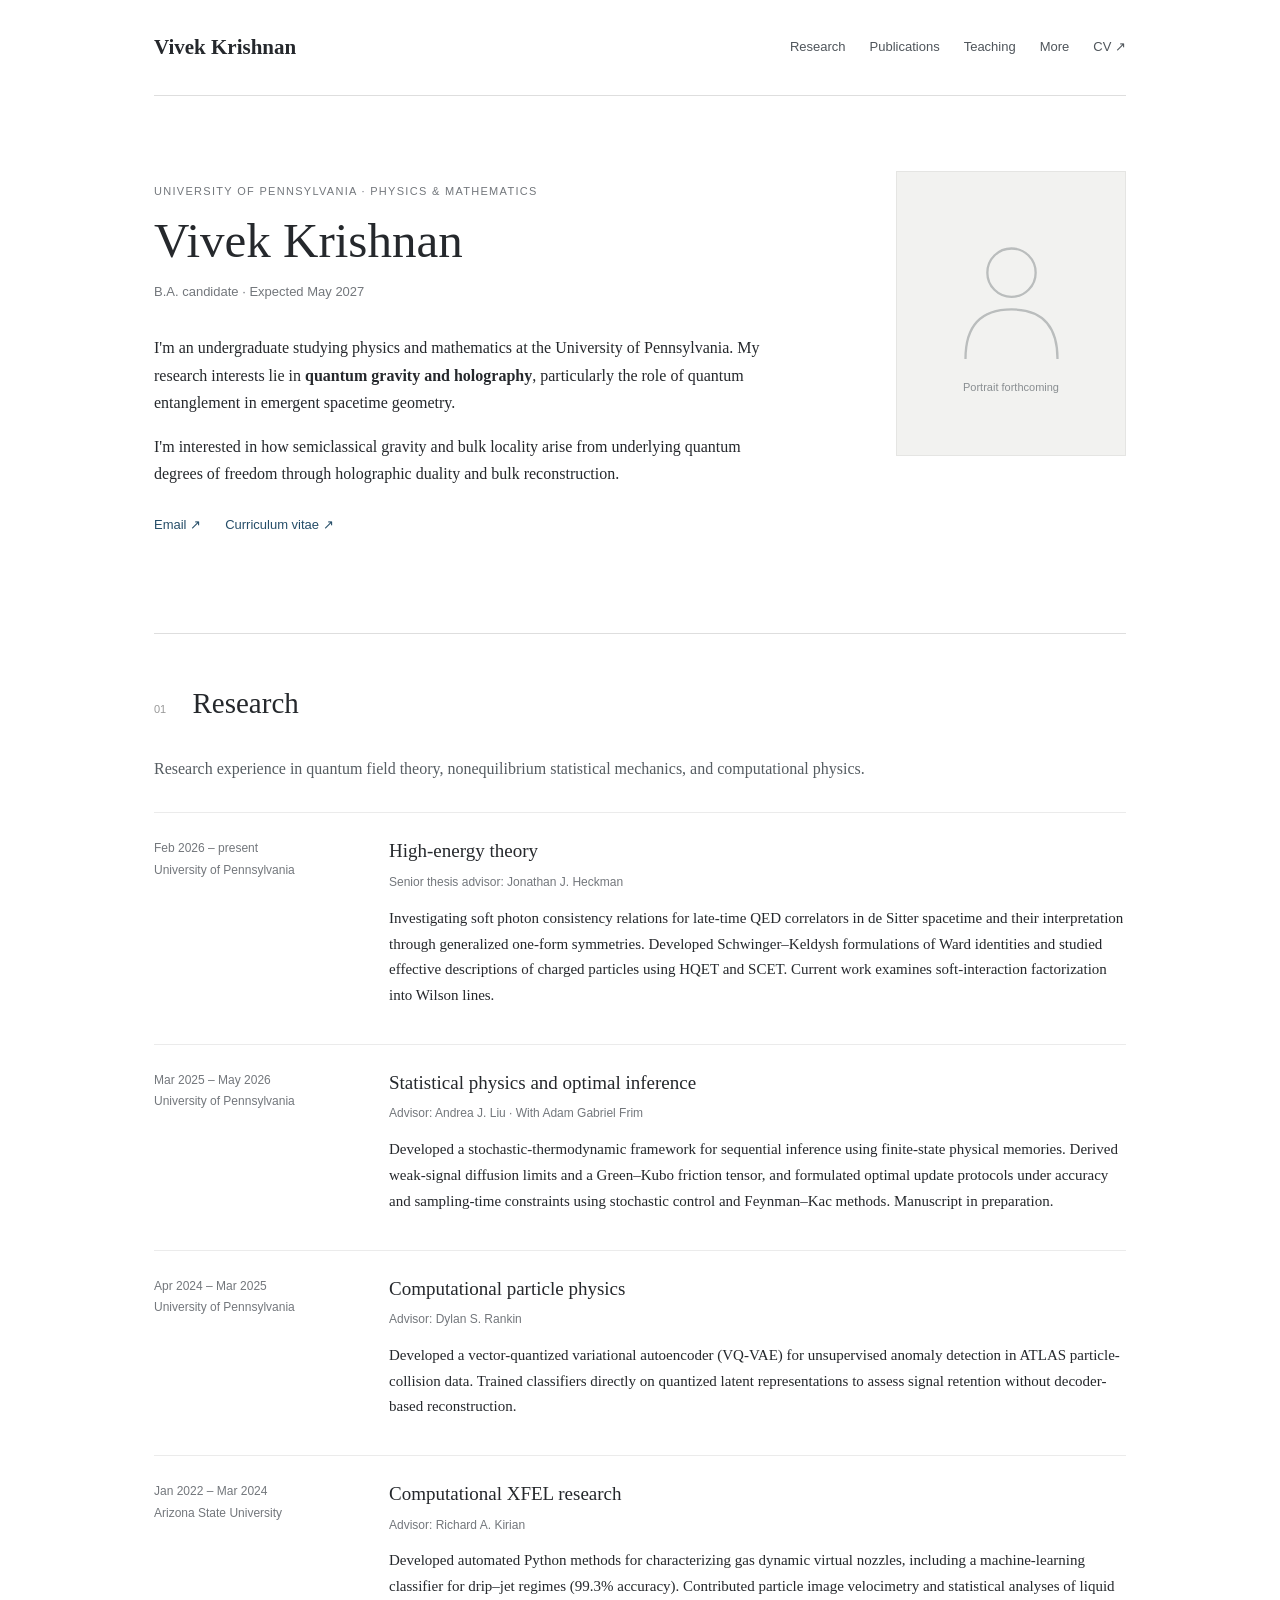
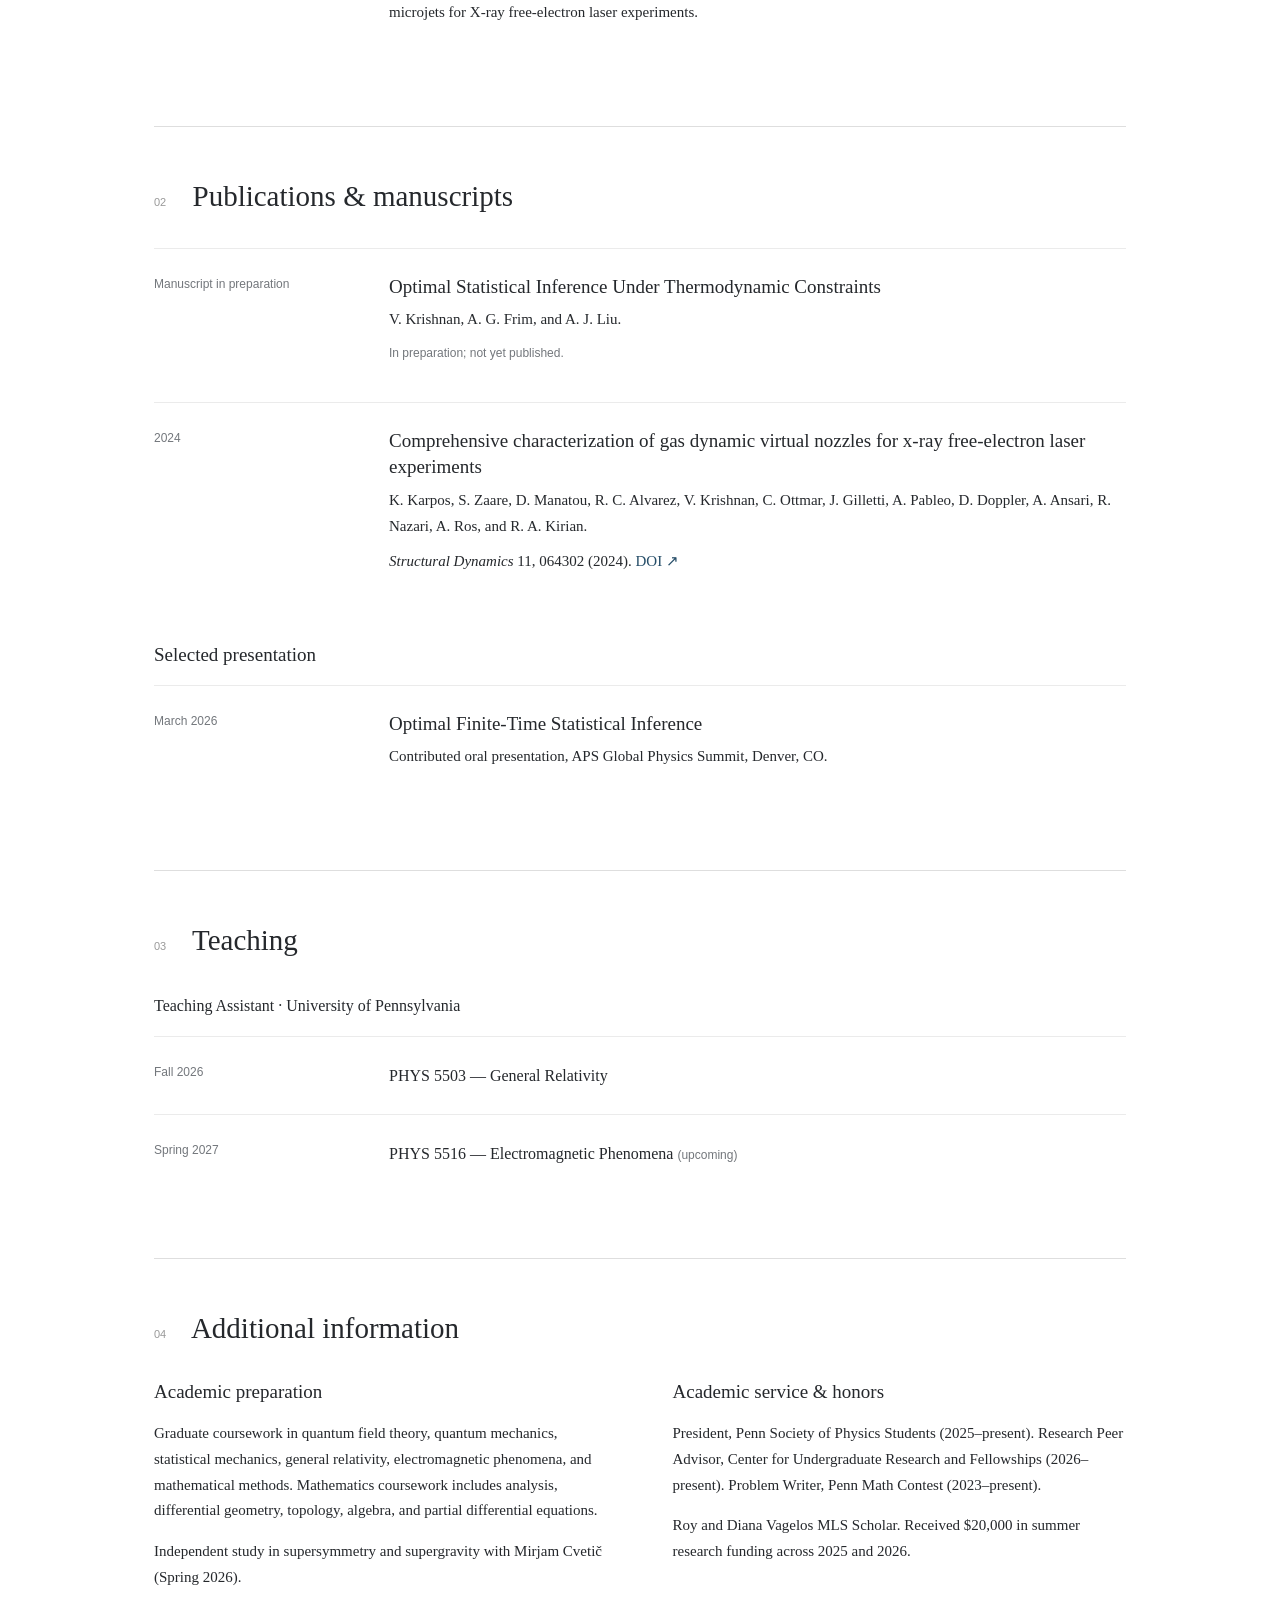
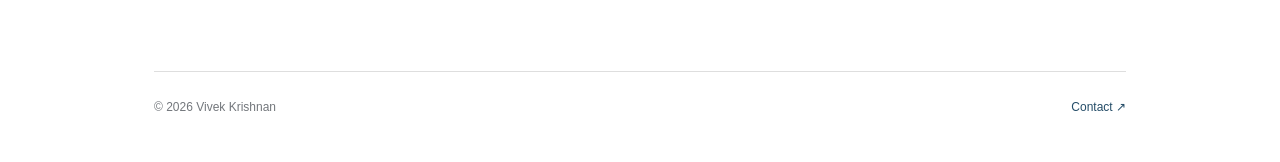
==== index.html @ 2b7d02d7 "Add files via upload" ====
<!doctype html><html lang="en"><head><meta charset="utf-8"><meta name="viewport" content="width=device-width,initial-scale=1"><meta name="description" content="Vivek Krishnan — physics and mathematics at the University of Pennsylvania"><title>Vivek Krishnan | Physics</title><link rel="stylesheet" href="style.css"></head><body><div class="wrap"><header><a class="brand" href="#home">Vivek Krishnan</a><nav><a href="#research">Research</a><a href="#publications">Publications</a><a href="#teaching">Teaching</a><a href="#more">More</a><a href="assets/CV.pdf">CV ↗</a></nav></header><main><section class="hero" id="home"><div><p class="eyebrow">University of Pennsylvania · Physics & Mathematics</p><h1>Vivek Krishnan</h1><p class="muted">B.A. candidate · Expected May 2027</p><p>I'm an undergraduate studying physics and mathematics at the University of Pennsylvania. My research interests lie in <strong>quantum gravity and holography</strong>, particularly the role of quantum entanglement in emergent spacetime geometry.</p><p>I'm interested in how semiclassical gravity and bulk locality arise from underlying quantum degrees of freedom through holographic duality and bulk reconstruction.</p><p class="links"><a href="mailto:vivek1@sas.upenn.edu">Email ↗</a><a href="assets/CV.pdf" target="_blank">Curriculum vitae ↗</a></p></div><div class="photo" aria-label="Portrait photograph placeholder"><svg viewBox="0 0 100 115" aria-hidden="true"><circle cx="50" cy="35" r="21"/><path d="M10 110Q10 67 50 67T90 110"/></svg><small>Portrait forthcoming</small></div></section><section id="research"><h2><span>01</span> Research</h2><p class="lead">Research experience in quantum field theory, nonequilibrium statistical mechanics, and computational physics.</p><article><aside>Feb 2026 – present<br>University of Pennsylvania</aside><div><h3>High-energy theory</h3><p class="muted">Senior thesis advisor: Jonathan J. Heckman</p><p>Investigating soft photon consistency relations for late-time QED correlators in de Sitter spacetime and their interpretation through generalized one-form symmetries. Developed Schwinger–Keldysh formulations of Ward identities and studied effective descriptions of charged particles using HQET and SCET. Current work examines soft-interaction factorization into Wilson lines.</p></div></article><article><aside>Mar 2025 – May 2026<br>University of Pennsylvania</aside><div><h3>Statistical physics and optimal inference</h3><p class="muted">Advisor: Andrea J. Liu · With Adam Gabriel Frim</p><p>Developed a stochastic-thermodynamic framework for sequential inference using finite-state physical memories. Derived weak-signal diffusion limits and a Green–Kubo friction tensor, and formulated optimal update protocols under accuracy and sampling-time constraints using stochastic control and Feynman–Kac methods. Manuscript in preparation.</p></div></article><article><aside>Apr 2024 – Mar 2025<br>University of Pennsylvania</aside><div><h3>Computational particle physics</h3><p class="muted">Advisor: Dylan S. Rankin</p><p>Developed a vector-quantized variational autoencoder (VQ-VAE) for unsupervised anomaly detection in ATLAS particle-collision data. Trained classifiers directly on quantized latent representations to assess signal retention without decoder-based reconstruction.</p></div></article><article><aside>Jan 2022 – Mar 2024<br>Arizona State University</aside><div><h3>Computational XFEL research</h3><p class="muted">Advisor: Richard A. Kirian</p><p>Developed automated Python methods for characterizing gas dynamic virtual nozzles, including a machine-learning classifier for drip–jet regimes (99.3% accuracy). Contributed particle image velocimetry and statistical analyses of liquid microjets for X-ray free-electron laser experiments.</p></div></article></section><section id="publications"><h2><span>02</span> Publications & manuscripts</h2><article><aside>Manuscript in preparation</aside><div><h3>Optimal Statistical Inference Under Thermodynamic Constraints</h3><p>V. Krishnan, A. G. Frim, and A. J. Liu.</p><p class="muted">In preparation; not yet published.</p></div></article><article><aside>2024</aside><div><h3>Comprehensive characterization of gas dynamic virtual nozzles for x-ray free-electron laser experiments</h3><p>K. Karpos, S. Zaare, D. Manatou, R. C. Alvarez, V. Krishnan, C. Ottmar, J. Gilletti, A. Pableo, D. Doppler, A. Ansari, R. Nazari, A. Ros, and R. A. Kirian.</p><p><em>Structural Dynamics</em> 11, 064302 (2024). <a href="https://doi.org/10.1063/4.0000262">DOI ↗</a></p></div></article><h3 class="subheading">Selected presentation</h3><article><aside>March 2026</aside><div><h3>Optimal Finite-Time Statistical Inference</h3><p>Contributed oral presentation, APS Global Physics Summit, Denver, CO.</p></div></article></section><section id="teaching"><h2><span>03</span> Teaching</h2><p>Teaching Assistant · University of Pennsylvania</p><article><aside>Fall 2026</aside><div>PHYS 5503 — General Relativity</div></article><article><aside>Spring 2027</aside><div>PHYS 5516 — Electromagnetic Phenomena <span class="muted">(upcoming)</span></div></article></section><section id="more"><h2><span>04</span> Additional information</h2><div class="cols"><div><h3>Academic preparation</h3><p>Graduate coursework in quantum field theory, quantum mechanics, statistical mechanics, general relativity, electromagnetic phenomena, and mathematical methods. Mathematics coursework includes analysis, differential geometry, topology, algebra, and partial differential equations.</p><p>Independent study in supersymmetry and supergravity with Mirjam Cvetič (Spring 2026).</p></div><div><h3>Academic service & honors</h3><p>President, Penn Society of Physics Students (2025–present). Research Peer Advisor, Center for Undergraduate Research and Fellowships (2026–present). Problem Writer, Penn Math Contest (2023–present).</p><p>Roy and Diana Vagelos MLS Scholar. Received $20,000 in summer research funding across 2025 and 2026.</p></div></div></section></main><footer><span>© <span id="year">2026</span> Vivek Krishnan</span><a href="mailto:vivek1@sas.upenn.edu">Contact ↗</a></footer></div><script>document.getElementById('year').textContent=new Date().getFullYear()</script></body></html>
---- style.css ----
:root{--ink:#25282c;--muted:#73777c;--rule:#dedede;--link:#254d68}*{box-sizing:border-box}html{scroll-behavior:smooth}body{margin:0;background:#fff;color:var(--ink);font:16px/1.72 Georgia,'Times New Roman',serif}a{color:var(--link);text-decoration:none}a:hover{text-decoration:underline}.wrap{max-width:1060px;margin:auto;padding:0 44px}header{min-height:96px;display:flex;align-items:center;justify-content:space-between;border-bottom:1px solid var(--rule);gap:25px}.brand{font-size:21px;font-weight:bold;color:var(--ink)}nav{display:flex;flex-wrap:wrap;gap:24px}nav a,.eyebrow,.muted,aside,.links,h2 span,footer,.photo small{font-family:Arial,Helvetica,sans-serif}nav a{font-size:13px;color:#4f555b}.hero{display:grid;grid-template-columns:1fr 230px;gap:76px;padding:75px 0 84px;align-items:start}.eyebrow{font-size:11px;letter-spacing:1.3px;text-transform:uppercase;color:var(--muted)}h1{font-size:49px;line-height:1.1;font-weight:normal;margin:13px 0}h2{font-size:29px;font-weight:normal;margin:0 0 26px}h2 span{font-size:11px;color:#999;margin-right:19px}h3{font-size:19px;font-weight:normal;line-height:1.4;margin:0 0 7px}.muted{color:var(--muted);font-size:13px}.hero .muted{margin-bottom:31px}.hero p{max-width:620px}.links{display:flex;gap:24px;font-size:13px;margin-top:26px}.photo{height:285px;background:#f2f2f0;border:1px solid #e5e5e3;display:flex;align-items:center;justify-content:center;flex-direction:column;gap:12px}.photo svg{width:115px;height:135px;fill:none;stroke:#babdbd;stroke-width:2}.photo small{font-size:11px;color:#898e91}section:not(.hero){border-top:1px solid var(--rule);padding:45px 0 65px;scroll-margin-top:20px}.lead{color:#565d62;margin-bottom:30px}article{display:grid;grid-template-columns:205px 1fr;gap:30px;border-top:1px solid #ebebeb;padding:25px 0}article p{font-size:15px;margin:0 0 10px}article .muted{margin:0 0 13px;font-size:12px}aside{font-size:12px;line-height:1.8;color:var(--muted)}.subheading{margin:32px 0 16px}.cols{display:grid;grid-template-columns:1fr 1fr;gap:65px}.cols p{font-size:15px}footer{border-top:1px solid var(--rule);padding:25px 0 45px;display:flex;justify-content:space-between;color:var(--muted);font-size:12px}@media(max-width:760px){.wrap{padding:0 24px}header{align-items:flex-start;flex-direction:column;padding:24px 0;gap:12px}nav{gap:12px 18px}.hero{grid-template-columns:1fr 175px;gap:25px;padding:50px 0}h1{font-size:40px}.photo{height:215px}article{grid-template-columns:145px 1fr;gap:18px}}@media(max-width:550px){.hero{display:flex;flex-direction:column-reverse;gap:25px}.photo{width:165px;height:185px}.photo svg{height:95px}article{grid-template-columns:1fr;gap:8px}.cols{grid-template-columns:1fr;gap:20px}h1{font-size:37px}}
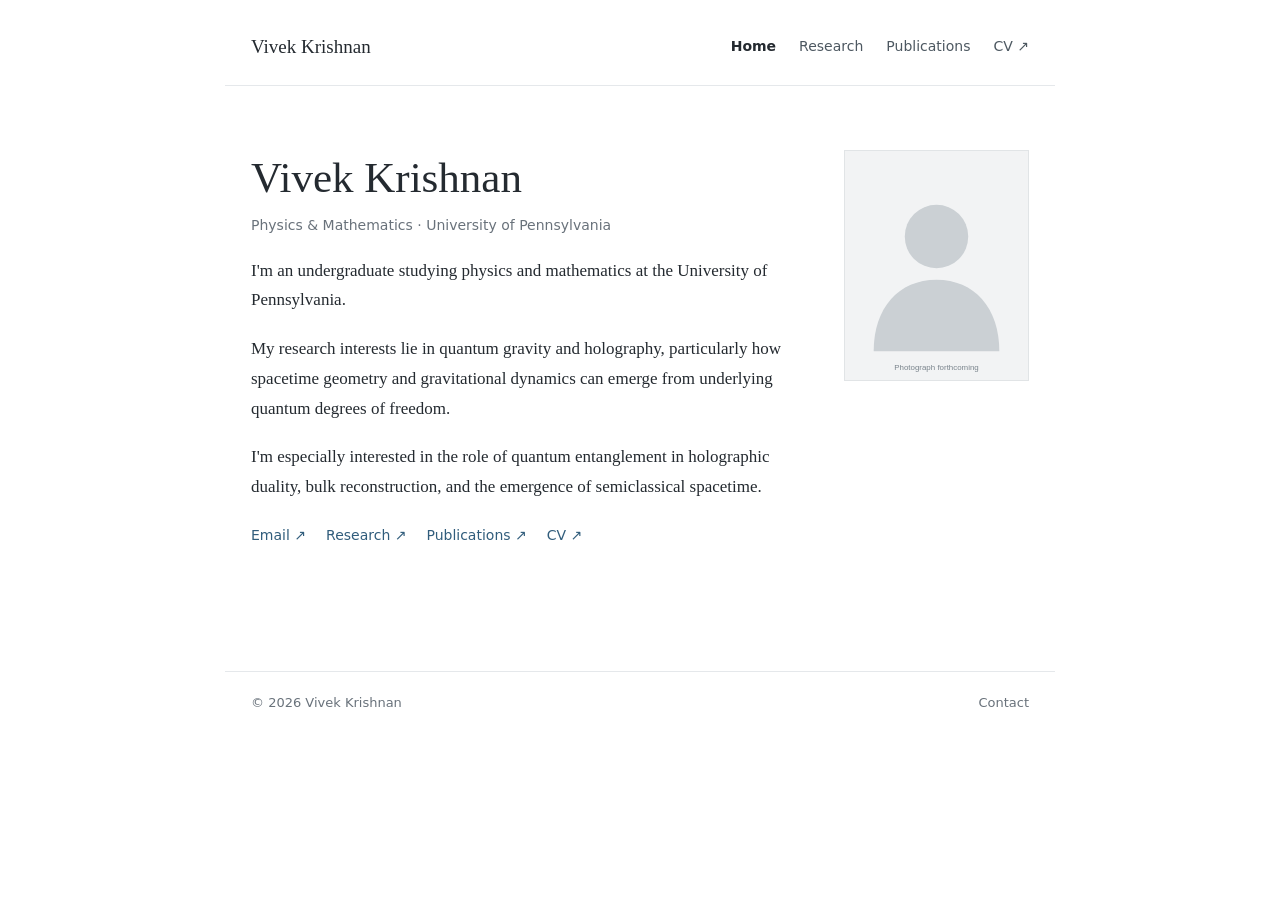
==== commit a70fbc54: "Update" ====
--- a/index.html
+++ b/index.html
@@ -1 +1 @@
-<!doctype html><html lang="en"><head><meta charset="utf-8"><meta name="viewport" content="width=device-width,initial-scale=1"><meta name="description" content="Vivek Krishnan — physics and mathematics at the University of Pennsylvania"><title>Vivek Krishnan | Physics</title><link rel="stylesheet" href="style.css"></head><body><div class="wrap"><header><a class="brand" href="#home">Vivek Krishnan</a><nav><a href="#research">Research</a><a href="#publications">Publications</a><a href="#teaching">Teaching</a><a href="#more">More</a><a href="assets/CV.pdf">CV ↗</a></nav></header><main><section class="hero" id="home"><div><p class="eyebrow">University of Pennsylvania · Physics & Mathematics</p><h1>Vivek Krishnan</h1><p class="muted">B.A. candidate · Expected May 2027</p><p>I'm an undergraduate studying physics and mathematics at the University of Pennsylvania. My research interests lie in <strong>quantum gravity and holography</strong>, particularly the role of quantum entanglement in emergent spacetime geometry.</p><p>I'm interested in how semiclassical gravity and bulk locality arise from underlying quantum degrees of freedom through holographic duality and bulk reconstruction.</p><p class="links"><a href="mailto:vivek1@sas.upenn.edu">Email ↗</a><a href="assets/CV.pdf" target="_blank">Curriculum vitae ↗</a></p></div><div class="photo" aria-label="Portrait photograph placeholder"><svg viewBox="0 0 100 115" aria-hidden="true"><circle cx="50" cy="35" r="21"/><path d="M10 110Q10 67 50 67T90 110"/></svg><small>Portrait forthcoming</small></div></section><section id="research"><h2><span>01</span> Research</h2><p class="lead">Research experience in quantum field theory, nonequilibrium statistical mechanics, and computational physics.</p><article><aside>Feb 2026 – present<br>University of Pennsylvania</aside><div><h3>High-energy theory</h3><p class="muted">Senior thesis advisor: Jonathan J. Heckman</p><p>Investigating soft photon consistency relations for late-time QED correlators in de Sitter spacetime and their interpretation through generalized one-form symmetries. Developed Schwinger–Keldysh formulations of Ward identities and studied effective descriptions of charged particles using HQET and SCET. Current work examines soft-interaction factorization into Wilson lines.</p></div></article><article><aside>Mar 2025 – May 2026<br>University of Pennsylvania</aside><div><h3>Statistical physics and optimal inference</h3><p class="muted">Advisor: Andrea J. Liu · With Adam Gabriel Frim</p><p>Developed a stochastic-thermodynamic framework for sequential inference using finite-state physical memories. Derived weak-signal diffusion limits and a Green–Kubo friction tensor, and formulated optimal update protocols under accuracy and sampling-time constraints using stochastic control and Feynman–Kac methods. Manuscript in preparation.</p></div></article><article><aside>Apr 2024 – Mar 2025<br>University of Pennsylvania</aside><div><h3>Computational particle physics</h3><p class="muted">Advisor: Dylan S. Rankin</p><p>Developed a vector-quantized variational autoencoder (VQ-VAE) for unsupervised anomaly detection in ATLAS particle-collision data. Trained classifiers directly on quantized latent representations to assess signal retention without decoder-based reconstruction.</p></div></article><article><aside>Jan 2022 – Mar 2024<br>Arizona State University</aside><div><h3>Computational XFEL research</h3><p class="muted">Advisor: Richard A. Kirian</p><p>Developed automated Python methods for characterizing gas dynamic virtual nozzles, including a machine-learning classifier for drip–jet regimes (99.3% accuracy). Contributed particle image velocimetry and statistical analyses of liquid microjets for X-ray free-electron laser experiments.</p></div></article></section><section id="publications"><h2><span>02</span> Publications & manuscripts</h2><article><aside>Manuscript in preparation</aside><div><h3>Optimal Statistical Inference Under Thermodynamic Constraints</h3><p>V. Krishnan, A. G. Frim, and A. J. Liu.</p><p class="muted">In preparation; not yet published.</p></div></article><article><aside>2024</aside><div><h3>Comprehensive characterization of gas dynamic virtual nozzles for x-ray free-electron laser experiments</h3><p>K. Karpos, S. Zaare, D. Manatou, R. C. Alvarez, V. Krishnan, C. Ottmar, J. Gilletti, A. Pableo, D. Doppler, A. Ansari, R. Nazari, A. Ros, and R. A. Kirian.</p><p><em>Structural Dynamics</em> 11, 064302 (2024). <a href="https://doi.org/10.1063/4.0000262">DOI ↗</a></p></div></article><h3 class="subheading">Selected presentation</h3><article><aside>March 2026</aside><div><h3>Optimal Finite-Time Statistical Inference</h3><p>Contributed oral presentation, APS Global Physics Summit, Denver, CO.</p></div></article></section><section id="teaching"><h2><span>03</span> Teaching</h2><p>Teaching Assistant · University of Pennsylvania</p><article><aside>Fall 2026</aside><div>PHYS 5503 — General Relativity</div></article><article><aside>Spring 2027</aside><div>PHYS 5516 — Electromagnetic Phenomena <span class="muted">(upcoming)</span></div></article></section><section id="more"><h2><span>04</span> Additional information</h2><div class="cols"><div><h3>Academic preparation</h3><p>Graduate coursework in quantum field theory, quantum mechanics, statistical mechanics, general relativity, electromagnetic phenomena, and mathematical methods. Mathematics coursework includes analysis, differential geometry, topology, algebra, and partial differential equations.</p><p>Independent study in supersymmetry and supergravity with Mirjam Cvetič (Spring 2026).</p></div><div><h3>Academic service & honors</h3><p>President, Penn Society of Physics Students (2025–present). Research Peer Advisor, Center for Undergraduate Research and Fellowships (2026–present). Problem Writer, Penn Math Contest (2023–present).</p><p>Roy and Diana Vagelos MLS Scholar. Received $20,000 in summer research funding across 2025 and 2026.</p></div></div></section></main><footer><span>© <span id="year">2026</span> Vivek Krishnan</span><a href="mailto:vivek1@sas.upenn.edu">Contact ↗</a></footer></div><script>document.getElementById('year').textContent=new Date().getFullYear()</script></body></html>
+<!doctype html><html lang="en"><head><meta charset="utf-8"><meta name="viewport" content="width=device-width, initial-scale=1"><meta name="description" content="Vivek Krishnan — physics and mathematics undergraduate at the University of Pennsylvania, interested in quantum gravity and holography."><title>Vivek Krishnan</title><link rel="stylesheet" href="assets/style.css"></head><body><header><a class="brand" href="./">Vivek Krishnan</a><nav aria-label="Main navigation"><a href="./" aria-current="page">Home</a><a href="research.html">Research</a><a href="publications.html">Publications</a><a href="Vivek_Krishnan_CV.pdf" target="_blank" rel="noopener">CV ↗</a></nav></header><main><div class="intro"><div><h1>Vivek Krishnan</h1><p class="subtitle">Physics &amp; Mathematics · University of Pennsylvania</p><p>I'm an undergraduate studying physics and mathematics at the University of Pennsylvania.</p><p>My research interests lie in quantum gravity and holography, particularly how spacetime geometry and gravitational dynamics can emerge from underlying quantum degrees of freedom.</p><p>I'm especially interested in the role of quantum entanglement in holographic duality, bulk reconstruction, and the emergence of semiclassical spacetime.</p><div class="links"><a href="mailto:vivek1@sas.upenn.edu">Email ↗</a><a href="research.html">Research ↗</a><a href="publications.html">Publications ↗</a><a href="Vivek_Krishnan_CV.pdf" target="_blank" rel="noopener">CV ↗</a></div></div><img src="assets/portrait-placeholder.svg" alt="Placeholder for a future portrait photograph" style="width:100%;height:auto;border:1px solid #e1e4e6"></div></main><footer><span>© 2026 Vivek Krishnan</span><a href="mailto:vivek1@sas.upenn.edu">Contact</a></footer></body></html>
--- a/assets/style.css
+++ b/assets/style.css
@@ -0,0 +1 @@
+:root{--ink:#242a30;--muted:#69727b;--link:#315d7c;--rule:#e5e8eb;--bg:#fff;--max:830px}*{box-sizing:border-box}html{scroll-behavior:smooth}body{margin:0;background:var(--bg);color:var(--ink);font:17px/1.75 Georgia,'Times New Roman',serif}a{color:var(--link);text-decoration:none}a:hover{text-decoration:underline}header,main,footer{max-width:var(--max);margin:auto;padding-left:26px;padding-right:26px}header{display:flex;align-items:center;justify-content:space-between;gap:24px;padding-top:30px;padding-bottom:22px;border-bottom:1px solid var(--rule)}header .brand{font-size:19px;color:var(--ink);white-space:nowrap}nav{display:flex;gap:23px;flex-wrap:wrap;font:14px/1.5 system-ui,-apple-system,sans-serif}nav a{color:#4d5861}nav a[aria-current=page]{color:var(--ink);font-weight:650}main{padding-top:64px;padding-bottom:78px;min-height:65vh}h1,h2,h3{font-weight:normal;line-height:1.3}h1{font-size:43px;margin:0 0 8px}h2{font-size:26px;margin:48px 0 12px}h3{font-size:20px;margin:0 0 6px}.subtitle{font:14px/1.6 system-ui,-apple-system,sans-serif;color:var(--muted);margin:0 0 30px}.intro{display:grid;grid-template-columns:minmax(0,1fr) 185px;gap:48px;align-items:start}.intro p{margin:0 0 19px}.portrait{width:100%;aspect-ratio:4/5;border:1px solid #e1e4e6;background:#f2f3f4;display:flex;flex-direction:column;align-items:center;justify-content:center;color:#8d969c;gap:10px}.portrait svg{width:90px;height:100px}.portrait span{font:12px system-ui,sans-serif}.links{font:14px system-ui,sans-serif;margin-top:25px;display:flex;gap:20px;flex-wrap:wrap}.section-rule{border:0;border-top:1px solid var(--rule);margin:48px 0 0}.item{padding:24px 0;border-bottom:1px solid var(--rule)}.item:last-child{border-bottom:0}.meta{font:13px/1.6 system-ui,sans-serif;color:var(--muted);margin:0 0 9px}.item p{margin:8px 0}.lede{color:#47535d}.small{font-size:15px}footer{border-top:1px solid var(--rule);padding-top:23px;padding-bottom:32px;color:var(--muted);font:13px system-ui,sans-serif;display:flex;justify-content:space-between;gap:16px}footer a{color:var(--muted)}@media(max-width:640px){body{font-size:16px}header{align-items:flex-start;flex-direction:column;gap:10px}nav{gap:17px}main{padding-top:39px}.intro{grid-template-columns:1fr 110px;gap:19px}h1{font-size:34px}.portrait svg{width:55px;height:70px}.portrait span{font-size:9px;text-align:center}}@media(max-width:390px){.intro{grid-template-columns:1fr}.portrait{max-width:150px;grid-row:1}}
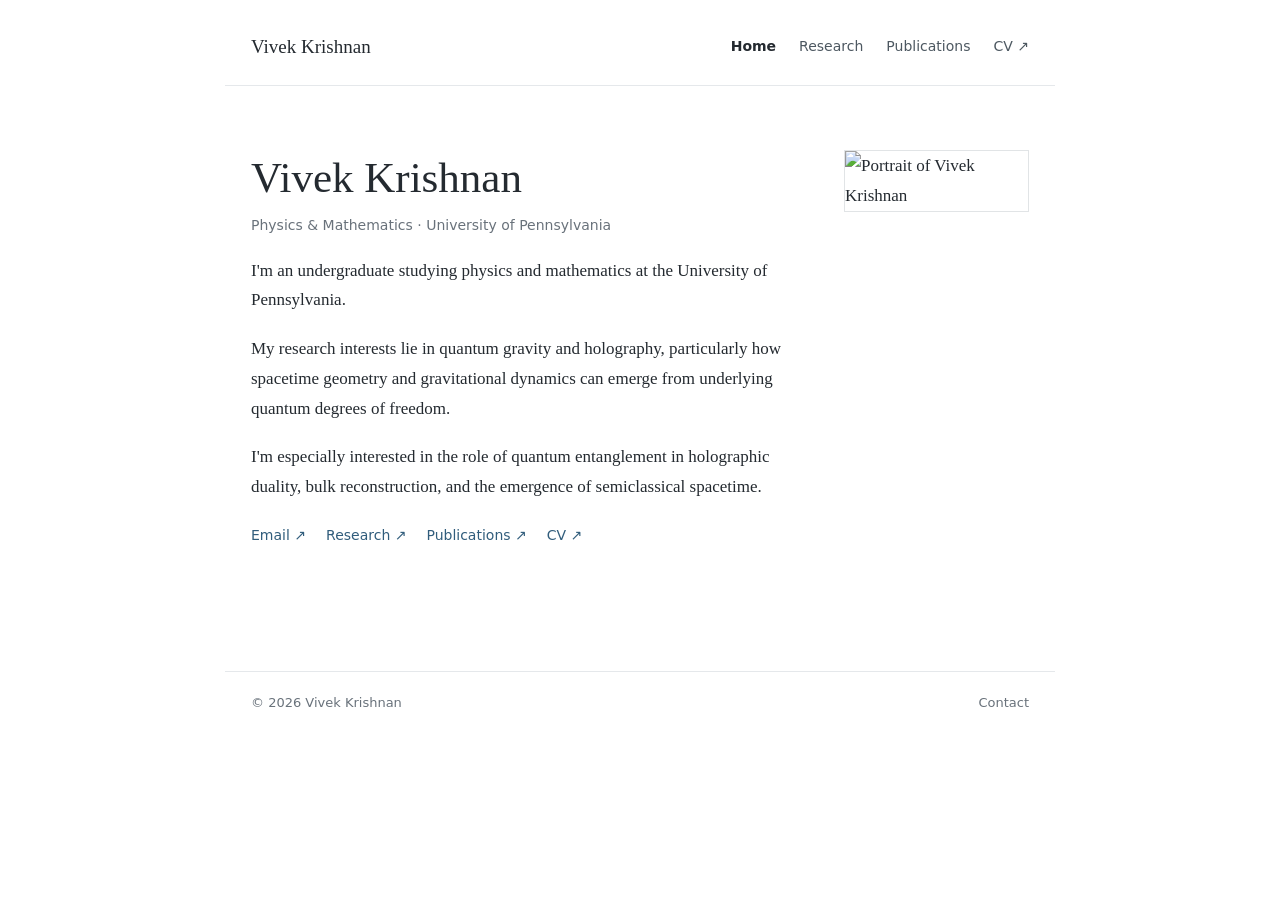
==== commit e94e7d1a: "Use portrait.jpg for homepage portrait image Co-authored-by: vkrishnanaz <78625729+vkrishnanaz@users" ====
--- a/index.html
+++ b/index.html
@@ -1 +1 @@
-<!doctype html><html lang="en"><head><meta charset="utf-8"><meta name="viewport" content="width=device-width, initial-scale=1"><meta name="description" content="Vivek Krishnan — physics and mathematics undergraduate at the University of Pennsylvania, interested in quantum gravity and holography."><title>Vivek Krishnan</title><link rel="stylesheet" href="assets/style.css"></head><body><header><a class="brand" href="./">Vivek Krishnan</a><nav aria-label="Main navigation"><a href="./" aria-current="page">Home</a><a href="research.html">Research</a><a href="publications.html">Publications</a><a href="Vivek_Krishnan_CV.pdf" target="_blank" rel="noopener">CV ↗</a></nav></header><main><div class="intro"><div><h1>Vivek Krishnan</h1><p class="subtitle">Physics &amp; Mathematics · University of Pennsylvania</p><p>I'm an undergraduate studying physics and mathematics at the University of Pennsylvania.</p><p>My research interests lie in quantum gravity and holography, particularly how spacetime geometry and gravitational dynamics can emerge from underlying quantum degrees of freedom.</p><p>I'm especially interested in the role of quantum entanglement in holographic duality, bulk reconstruction, and the emergence of semiclassical spacetime.</p><div class="links"><a href="mailto:vivek1@sas.upenn.edu">Email ↗</a><a href="research.html">Research ↗</a><a href="publications.html">Publications ↗</a><a href="Vivek_Krishnan_CV.pdf" target="_blank" rel="noopener">CV ↗</a></div></div><img src="assets/portrait-placeholder.svg" alt="Placeholder for a future portrait photograph" style="width:100%;height:auto;border:1px solid #e1e4e6"></div></main><footer><span>© 2026 Vivek Krishnan</span><a href="mailto:vivek1@sas.upenn.edu">Contact</a></footer></body></html>
+<!doctype html><html lang="en"><head><meta charset="utf-8"><meta name="viewport" content="width=device-width, initial-scale=1"><meta name="description" content="Vivek Krishnan — physics and mathematics undergraduate at the University of Pennsylvania, interested in quantum gravity and holography."><title>Vivek Krishnan</title><link rel="stylesheet" href="assets/style.css"></head><body><header><a class="brand" href="./">Vivek Krishnan</a><nav aria-label="Main navigation"><a href="./" aria-current="page">Home</a><a href="research.html">Research</a><a href="publications.html">Publications</a><a href="Vivek_Krishnan_CV.pdf" target="_blank" rel="noopener">CV ↗</a></nav></header><main><div class="intro"><div><h1>Vivek Krishnan</h1><p class="subtitle">Physics &amp; Mathematics · University of Pennsylvania</p><p>I'm an undergraduate studying physics and mathematics at the University of Pennsylvania.</p><p>My research interests lie in quantum gravity and holography, particularly how spacetime geometry and gravitational dynamics can emerge from underlying quantum degrees of freedom.</p><p>I'm especially interested in the role of quantum entanglement in holographic duality, bulk reconstruction, and the emergence of semiclassical spacetime.</p><div class="links"><a href="mailto:vivek1@sas.upenn.edu">Email ↗</a><a href="research.html">Research ↗</a><a href="publications.html">Publications ↗</a><a href="Vivek_Krishnan_CV.pdf" target="_blank" rel="noopener">CV ↗</a></div></div><img src="assets/portrait.jpg" alt="Portrait of Vivek Krishnan" style="width:100%;height:auto;border:1px solid #e1e4e6"></div></main><footer><span>© 2026 Vivek Krishnan</span><a href="mailto:vivek1@sas.upenn.edu">Contact</a></footer></body></html>
